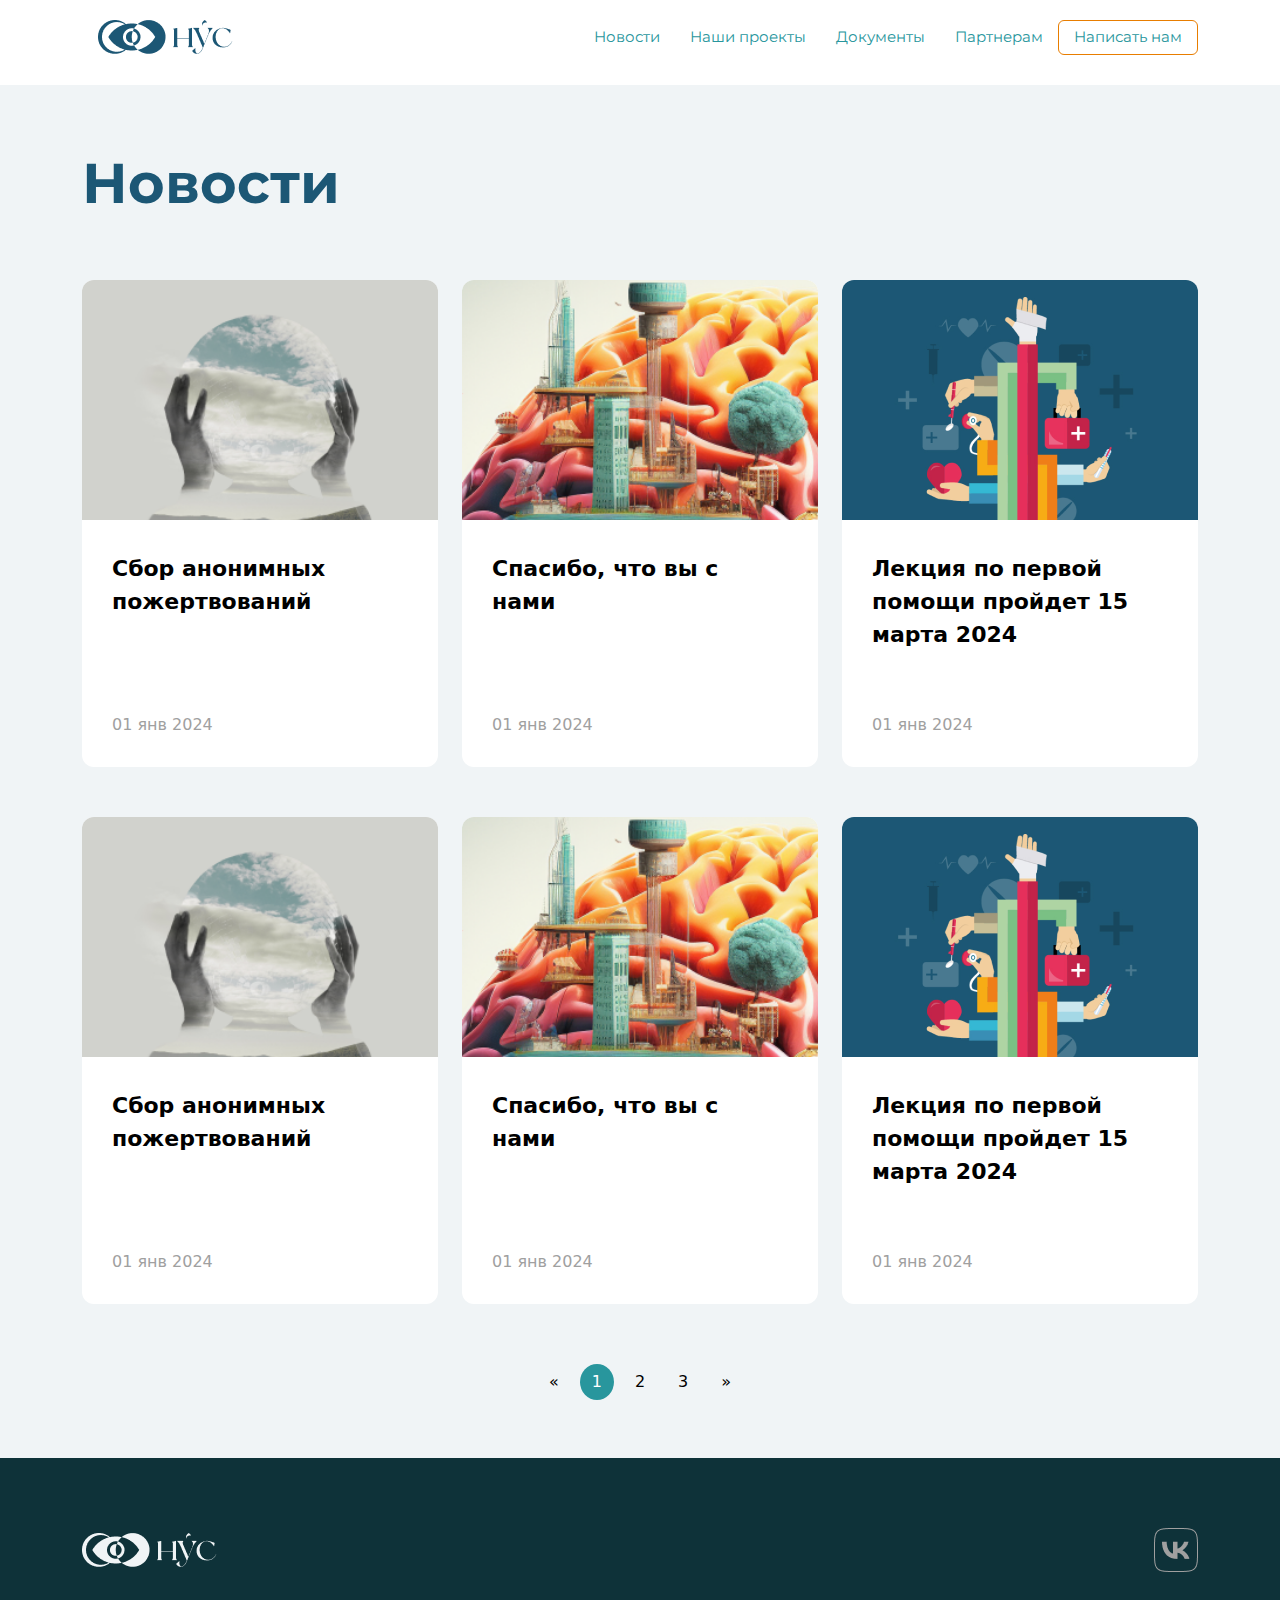
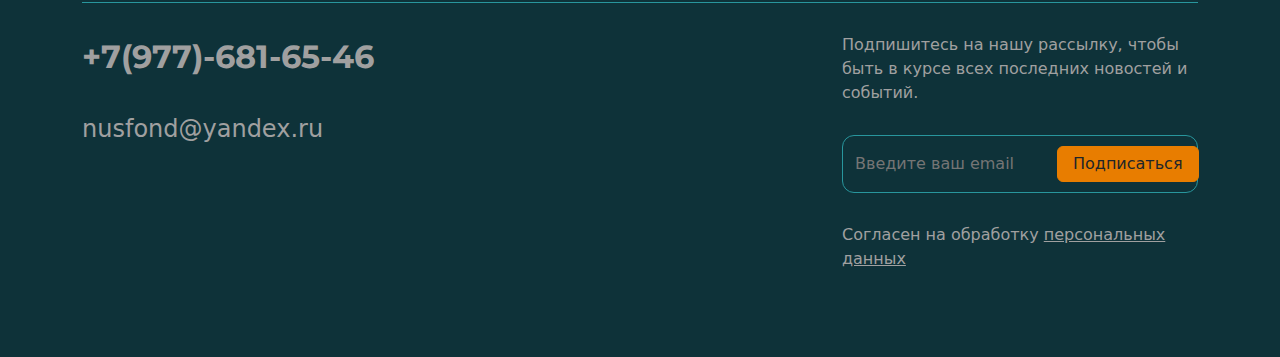
==== news.html @ 3496d22f "Сверстана основа и написаны скрипты для модалок" ====
<!DOCTYPE html>
<html lang="ru">
<head>
  <meta charset="UTF-8">
  <meta name="viewport" content="width=device-width, initial-scale=1.0">
  <meta http-equiv="X-UA-Compatible" content="ie=edge">
  <link rel="stylesheet" href="css/bootstrap.min.css">
  <link rel="stylesheet" href="css/main.css">
  <!--Шрифты-->
  <link rel="preconnect" href="https://fonts.googleapis.com">
  <link rel="preconnect" href="https://fonts.gstatic.com" crossorigin>
  <link href="https://fonts.googleapis.com/css2?family=Montserrat:ital,wght@0,100..900;1,100..900&display=swap" rel="stylesheet">
  <title>Фонд развития социального медиа пространства</title>
</head>
<body>
    <style>
        .header a{
            color: #28969D !important;
        }
    </style>
  <header class="header" style="background-color: #fff;">
    <div class="container">
      <div class="row">
        <div class="col-12 col-lg-2 d-flex justify-content-center align-items-center">
          <div class="header__logo">
            <img src="img/logo-color.png" alt="Логотип">
          </div>
          <!-- /.header__logo -->
        </div>
        <!-- /.col-12 col-md-4 col-lg-2 -->
        <div class="col-12 offset-lg-3 col-lg-7">
          <div class="header__menu d-flex justify-content-center justify-content-lg-end">
            <ul>
              <li><a href="#">Новости</a></li>
              <li><a href="#">Наши проекты</a></li>
              <li><a href="#">Документы</a></li>
              <li><a href="#">Партнерам</a></li>
              <li><a href="#" class="btn btn-main" id="mailBtn">Написать нам</a></li>
            </ul>
          </div>
          <!-- /.header__menu -->
        </div>
        <!-- /.col-12 offset-lg-4 col-lg-6 -->
      </div>
      <!-- /.row -->
    </div>
    <!-- /.container -->
  </header>
  <!-- /.header -->
  <section class="newsPage">
    <div class="newsPage__header newsPage__all" style="background-color: #F0F4F6;">
        <div class="container">
            <div class="row">
                <div class="col-12">
                    <h2 class="header__title">
                        Новости
                    </h2>
                    <!-- /.header__title -->
                </div>
                <!-- /.col-12 -->
            </div>
            <!-- /.row -->
        </div>
        <!-- /.container -->
    </div>
    <!-- /.newsPage__header -->
    <div class="container">
        <div class="row">
                <div class="col-lg-4 col-md-6 col-12">
                    <a href="#">
                        <div class="news__card">
                        <div class="news__card-img">
                            <img src="img/news/news1.png" alt="Заголовок новости">
                        </div>
                        <!-- /.news__card-img -->
                        <div class="news__card-title">
                            Сбор анонимных пожертвований
                        </div>
                        <!-- /.news__card-title -->
                        <div class="news__card-date">
                            01 янв 2024
                        </div>
                        <!-- /.news__card-date -->
                        </div>
                        <!-- /.news__card -->
                    </a>
                </div>
                <!-- /.col-lg-4 col-md-6 col-12 -->

                <div class="col-lg-4 col-md-6 col-12">
                    <a href="#">
                    <div class="news__card">
                        <div class="news__card-img">
                        <img src="img/news/news2.png" alt="Заголовок новости">
                        </div>
                        <!-- /.news__card-img -->
                        <div class="news__card-title">
                        Спасибо, что вы с нами
                        </div>
                        <!-- /.news__card-title -->
                        <div class="news__card-date">
                        01 янв 2024
                        </div>
                        <!-- /.news__card-date -->
                    </div>
                    <!-- /.news__card -->
                    </a>
                </div>
                <!-- /.col-lg-4 col-md-6 col-12 -->
    
                <div class="col-lg-4 col-md-6 col-12">
                    <a href="#">
                    <div class="news__card">
                        <div class="news__card-img">
                        <img src="img/news/news3.png" alt="Заголовок новости">
                        </div>
                        <!-- /.news__card-img -->
                        <div class="news__card-title">
                        Лекция по первой помощи пройдет 15 марта 2024
                        </div>
                        <!-- /.news__card-title -->
                        <div class="news__card-date">
                        01 янв 2024
                        </div>
                        <!-- /.news__card-date -->
                    </div>
                    <!-- /.news__card -->
                    </a>
                </div>
                <!-- /.col-lg-4 col-md-6 col-12 -->

                <div class="col-lg-4 col-md-6 col-12">
                    <a href="#">
                        <div class="news__card">
                        <div class="news__card-img">
                            <img src="img/news/news1.png" alt="Заголовок новости">
                        </div>
                        <!-- /.news__card-img -->
                        <div class="news__card-title">
                            Сбор анонимных пожертвований
                        </div>
                        <!-- /.news__card-title -->
                        <div class="news__card-date">
                            01 янв 2024
                        </div>
                        <!-- /.news__card-date -->
                        </div>
                        <!-- /.news__card -->
                    </a>
                </div>
                <!-- /.col-lg-4 col-md-6 col-12 -->

                <div class="col-lg-4 col-md-6 col-12">
                    <a href="#">
                    <div class="news__card">
                        <div class="news__card-img">
                        <img src="img/news/news2.png" alt="Заголовок новости">
                        </div>
                        <!-- /.news__card-img -->
                        <div class="news__card-title">
                        Спасибо, что вы с нами
                        </div>
                        <!-- /.news__card-title -->
                        <div class="news__card-date">
                        01 янв 2024
                        </div>
                        <!-- /.news__card-date -->
                    </div>
                    <!-- /.news__card -->
                    </a>
                </div>
                <!-- /.col-lg-4 col-md-6 col-12 -->
    
                <div class="col-lg-4 col-md-6 col-12">
                    <a href="#">
                    <div class="news__card">
                        <div class="news__card-img">
                        <img src="img/news/news3.png" alt="Заголовок новости">
                        </div>
                        <!-- /.news__card-img -->
                        <div class="news__card-title">
                        Лекция по первой помощи пройдет 15 марта 2024
                        </div>
                        <!-- /.news__card-title -->
                        <div class="news__card-date">
                        01 янв 2024
                        </div>
                        <!-- /.news__card-date -->
                    </div>
                    <!-- /.news__card -->
                    </a>
                </div>
                <!-- /.col-lg-4 col-md-6 col-12 -->
        </div>
        <!-- /.row -->
        <div class="row mb-5">
            <div class="col-12 d-flex justify-content-center">
                <nav aria-label="Page navigation example">
                    <style>
                        .page-item.active .page-link{
                            background-color: #28969D;
                            border-color: #28969D;
                        }
                        .page-link{
                            margin: 10px;
                            border-radius: 50% !important;
                            border: none;
                            background-color: transparent;
                        }
                    </style>
                    <ul class="pagination">
                    <li class="page-item">
                        <a class="page-link" href="#" aria-label="Previous">
                        <span aria-hidden="true">&laquo;</span>
                        </a>
                    </li>
                    <li class="page-item active"><a class="page-link" href="#">1</a></li>
                    <li class="page-item"><a class="page-link" href="#">2</a></li>
                    <li class="page-item"><a class="page-link" href="#">3</a></li>
                    <li class="page-item">
                        <a class="page-link" href="#" aria-label="Next">
                        <span aria-hidden="true">&raquo;</span>
                        </a>
                    </li>
                    </ul>
                </nav>
            </div>
            <!-- /.col-12 text-center -->
        </div>
        <!-- /.row -->
    </div>
    <!-- /.container -->
  </section>
  <!-- /.newsPage -->

  <section class="modalReg" id="modalReg">
    <div class="fromReg">
      <form action="#" method="post">
        <span class="modalReg__close">
          <svg xmlns="http://www.w3.org/2000/svg" width="26" height="26" fill="currentColor" class="bi bi-x-lg" viewBox="0 0 16 16">
            <path d="M2.146 2.854a.5.5 0 1 1 .708-.708L8 7.293l5.146-5.147a.5.5 0 0 1 .708.708L8.707 8l5.147 5.146a.5.5 0 0 1-.708.708L8 8.707l-5.146 5.147a.5.5 0 0 1-.708-.708L7.293 8z"/>
          </svg>
        </span>
        <!-- /#modalReg__close -->
        <h3 class="text-center">Тренинг
          <span class="d-block">
            “Первая помощь”
          </span>
          <!-- /.d-block -->
        </h3>

        <input type="text" placeholder="Имя" required>
        <input type="email" placeholder="Email" required>
        <input type="text" placeholder="Phone">
        <p>*обязательные поля</p>
        <button class="btn btn-main">Зарегистироваться</button>
      </form>
    </div>
    <!-- /.fromReg -->
  </section>
  <!-- /.modalReg -->
  <section class="modalReg" id="modalMail">
    <div class="fromReg">
      <form action="#" method="post">
        <span class="modalReg__close">
          <svg xmlns="http://www.w3.org/2000/svg" width="26" height="26" fill="currentColor" class="bi bi-x-lg" viewBox="0 0 16 16">
            <path d="M2.146 2.854a.5.5 0 1 1 .708-.708L8 7.293l5.146-5.147a.5.5 0 0 1 .708.708L8.707 8l5.147 5.146a.5.5 0 0 1-.708.708L8 8.707l-5.146 5.147a.5.5 0 0 1-.708-.708L7.293 8z"/>
          </svg>
        </span>
        <!-- /#modalReg__close -->
        <h3 class="text-center">Написать нам
        </h3>

        <input name="name" type="text" placeholder="Имя*" required>
        <input name="email" type="email" placeholder="Email*" required>
        <input name="phone" type="text" placeholder="Phone">
        <textarea name="text" rows="5" placeholder="Ваше сообщение"></textarea>
        <p>*обязательные поля</p>
        <button class="btn btn-main">Написать</button>
      </form>
    </div>
    <!-- /.fromReg -->
  </section>
  <!-- /.modalReg -->
  <footer class="footer">
    <div class="container">
      <div class="row">
        <div class="col-12">
          <div class="footer__top d-flex justify-content-between align-items-center">
            <div class="footer__top-logo">
              <a href="#"><img src="img/logo.png" alt="Логотип"></a>
            </div>
            <!-- /.footer__top-logo -->
            <div class="footer__top-social">
              <a href="#"><img src="img/VK.png" alt=""></a>
            </div>
            <!-- /.footer__top-social -->
          </div>
          <!-- /.footer__top -->
        </div>
        <!-- /.col-12 -->
      </div>
      <!-- /.row -->
      <div class="row">
        <div class="col-12 col-lg-4">
          <div class="footer__phone">
            <a href="tel:+7(977)-681-65-46">+7(977)-681-65-46</a>
          </div>
          <!-- /.footer__phone -->
          <div class="footer__mail">
            <a href="mailto:nusfond@yandex.ru">nusfond@yandex.ru</a>
          </div>
          <!-- /.footer__mail -->
        </div>
        <!-- /.col-12 col-lg-4 -->
        <div class="col-12 col-lg-4 offset-lg-4">
          <div class="footer__form">
            <p>Подпишитесь на нашу рассылку, чтобы быть в курсе всех последних новостей и событий.</p>
            <form action="#" method="post">
              <input type="email" placeholder="Введите ваш email">
              <button class="btn btn-main">Подписаться</button>
            </form>
            <p>Согласен на обработку <a href="#" style="text-decoration: underline;">персональных данных</a></p>
          </div>
          <!-- /.footer__form -->
        </div>
        <!-- /.col-12 col-lg-4 offset-lg-4 -->
      </div>
      <!-- /.row -->
    </div>
    <!-- /.container -->
  </footer>
  <!-- /.footer -->
  <script src="/js/main.js"></script>
</body>
</html>
---- css/main.css ----
* {
  box-sizing: border-box;
}

body {
  font-size: 16px;
  background-color: #F0F4F6;
}
body a {
  text-decoration: none;
}
body ul {
  margin: 0;
  padding: 0;
}
@font-face {
  font-family: "Museo";
  src: local("Museo"), url(../fonts/MuseoSansCyrl500.ttf);
  font-family: "MuseoBold";
  src: local("Museo"), url(../fonts/MuseoSansCyrl700.ttf);
}

.invisible__object {
  outline: none;
  position: absolute;
  height: 1px;
  width: 1px;
  overflow: hidden;
  clip: rect(0 0 0 0);
}

.btn-main {
  padding: 5px 15px;
  border-radius: 6px;
  border: 1px solid #E87D00;
  transition: all 0.2s ease-in-out;
}

.fade__in {
  margin-left: 0 !important;
}

.header {
  position: absolute;
  top: 0;
  left: 0;
  width: 100%;
  display: flex;
  padding: 20px 0;
  align-items: center;
  color: #F0F4F6;
  background-color: rgba(0, 0, 0, 0.4);
  font-family: "Montserrat", sans-serif;
}
.header__logo {
  display: flex;
  align-items: center;
}
.header__menu {
  font-weight: medium;
}
.header__menu ul {
  display: flex;
  align-items: center;
  list-style-type: none;
}
.header__menu ul li a {
  display: inline-block;
  font-size: 15px;
  padding: 5px 15px;
  color: #F0F4F6;
  transition: all 0.2s ease-in-out;
}

.hero {
  padding-top: 250px;
  background: #fff url(../img/main/main-bg.jpg) center no-repeat;
  background-size: cover;
}
.hero__title {
  margin-bottom: 180px;
  font-family: "Montserrat", sans-serif;
  font-size: 56px;
  font-weight: bold;
  color: #F0F4F6;
}

.about {
  margin-bottom: 32px;
}
.about__body {
  margin-top: -5%;
  padding: 50px;
  border-radius: 12px;
  background-color: #28969D;
  color: #F0F4F6;
}
.about__title {
  font-size: 36px;
  font-weight: 500;
}
.about__text {
  font-size: 22px;
  font-family: "Museo", sans-serif;
}

.about2 {
  margin-bottom: 32px;
}
.about2__body {
  font-family: "Museo", sans-serif;
  font-weight: 500;
  font-size: 16px;
  padding: 50px;
  border-radius: 12px;
  background-color: #fff;
}
.about2__img {
  display: flex;
  align-items: center;
  max-width: 300px;
}
.about2__img img {
  width: 100%;
  object-fit: cover;
  object-position: center;
  border-radius: 50%;
}

.lesson__body {
  padding: 20px;
}
.lesson__card {
  margin-bottom: 32px;
  padding: 40px 30px 50px;
  background-color: rgb(255, 255, 255);
  border-radius: 12px;
}
.lesson__card-title {
  margin-bottom: 15px;
  font-family: "MuseoBold", sans-serif;
  font-weight: 700;
  font-size: 22px;
}
.lesson__card-subtitle {
  margin-bottom: 15px;
  height: 48px;
  font-family: "MuseoBold", sans-serif;
  font-weight: 700;
  font-size: 16px;
}
.lesson__card-btn {
  margin-bottom: 15px;
  text-align: center;
  background-color: #E87D00;
  border-radius: 6px;
}
.lesson__card-btn a {
  color: #fff;
  padding: 10px;
  width: 100%;
  transition: all 0.2s ease-in-out;
}
.lesson__card-btn a:hover {
  color: #fff !important;
}
.lesson__card-date {
  color: #A0A0A0;
}

.mission {
  margin-bottom: 50px;
}
.mission__body {
  padding: 25px;
  border-radius: 12px;
  border: 1px solid #E87D00;
}
.mission__text {
  margin-left: -50px;
  padding: 25px;
  background-color: #fff;
  border-radius: 12px;
  font-family: "Museo", sans-serif;
  font-size: 22px;
}

.news__top {
  height: 442px;
  padding-top: 50px;
  background-color: #28969D;
  font-family: "Montserrat", sans-serif;
}
.news a {
  color: #000;
}
.news h2 {
  margin-bottom: 50px;
  font-family: "Montserrat", sans-serif;
  color: #F0F4F6;
  font-size: 36px;
}
.news__card {
  margin-bottom: 50px;
  border-radius: 12px;
  background-color: #fff;
}
.news__card-img {
  margin-bottom: 32px;
}
.news__card-img img {
  height: 240px;
  width: 100%;
  border-radius: 12px 12px 0 0;
  object-fit: cover;
  object-position: center;
}
.news__card-title {
  height: 131px;
  padding: 0 30px;
  font-size: 22px;
  font-weight: 700;
}
.news__card-date {
  padding: 30px;
  font-size: 16px;
  color: #A0A0A0;
}
.news__bottom {
  margin-top: -316px;
  padding-bottom: 50px;
}
.news .btn-main {
  padding: 10px 55px;
  font-size: 17px;
  font-weight: medium;
  transition: all 0.2s ease-in-out;
  color: #E87D00;
}

.projects {
  font-family: "Montserrat", sans-serif;
}
.projects a {
  color: #000;
}
.projects__header {
  position: relative;
  height: 590px;
  border-radius: 12px;
  background: #fff url(../img/projects/bg.JPG) center no-repeat;
  background-size: cover;
}
.projects__header-title {
  position: absolute;
  bottom: 0;
  left: 0;
  height: 200px;
  background-color: #28969D;
  width: 100%;
  border-radius: 0 0 12px 12px;
}
.projects__header-title h2 {
  padding: 30px;
  font-family: "Montserrat", sans-serif;
  font-size: 36px;
  color: #F0F4F6;
}
.projects__list {
  padding: 30px;
}
.projects__card {
  position: relative;
  margin-bottom: 50px;
  border-radius: 12px;
  background-color: #fff;
}
.projects__card-img {
  margin-bottom: 32px;
}
.projects__card-img img {
  height: 240px;
  width: 100%;
  border-radius: 12px 12px 0 0;
  object-fit: cover;
  object-position: center;
}
.projects__card-title {
  margin-bottom: 15px;
  padding: 0 30px;
  font-size: 22px;
  font-weight: 700;
}
.projects__card-subtitle {
  padding: 0 30px;
}
.projects__card-date {
  padding: 30px;
  font-size: 16px;
  color: #A0A0A0;
}

.docs {
  font-family: "Montserrat", sans-serif;
}
.docs__wrap {
  padding: 0 30px;
}
.docs__wrap h2 {
  margin-bottom: 50px;
  color: #1C5775;
  font-size: 36px;
}
.docs__link {
  margin-bottom: 15px;
  padding: 30px;
  border-radius: 12px;
  background-color: rgba(40, 150, 157, 0.2);
  transition: all 0.2s ease-in-out;
  font-size: 22px;
  font-weight: 600;
  color: #1C5775;
}
.docs__link img {
  width: 23px;
  aspect-ratio: 1/1;
}

.modalReg {
  position: fixed;
  margin-left: -120vw;
  top: 0;
  left: 0;
  display: flex;
  justify-content: center;
  width: 100vw;
  height: 100vh;
  background-color: rgba(0, 0, 0, 0.5);
  transition: all 0.2s ease-in-out;
}
.modalReg h3 {
  margin-bottom: 30px;
  font-size: 22px;
}
.modalReg form {
  position: relative;
  max-width: 600px;
  margin-top: 5vh;
  padding: 30px;
  background-color: #fff;
  border-radius: 12px;
  -webkit-box-shadow: 4px 4px 33px 6px rgba(34, 60, 80, 0.2);
  -moz-box-shadow: 4px 4px 33px 6px rgba(34, 60, 80, 0.2);
  box-shadow: 4px 4px 33px 6px rgba(34, 60, 80, 0.2);
  text-align: center;
}
.modalReg form input {
  width: 100%;
  margin-bottom: 20px;
  padding: 10px;
  background-color: transparent;
  border: 1px solid #28969D;
  border-radius: 6px;
}
.modalReg form textarea {
  width: 100%;
  margin-bottom: 20px;
  padding: 10px;
  background-color: transparent;
  border: 1px solid #28969D;
  border-radius: 6px;
}
.modalReg form button {
  background-color: #E87D00;
  color: #fff;
}

.modalReg__close {
  position: absolute;
  right: 15px;
  top: 10px;
  cursor: pointer;
  transition: all 0.2s ease-in-out;
}

.newsPage__header {
  height: 480px;
  padding-top: 150px;
  margin-bottom: 30px;
  background-color: #28969D;
}
.newsPage__all {
  height: 250px;
}
.newsPage img {
  width: 100%;
}
.newsPage h2 {
  margin-bottom: 30px;
  font-family: "Montserrat", sans-serif;
  font-size: 56px;
  font-weight: bold;
  color: #1C5775;
}
.newsPage a {
  color: #000;
}

.post__title {
  font-family: "Mueno", sans-serif;
  font-size: 40px !important;
  color: #fff !important;
}
.post__subtitle {
  color: #fff;
}
.post__card img {
  margin: 0 auto;
  margin-bottom: 30px;
  width: 100%;
}

.footer {
  padding: 70px 0;
  color: #A0A0A0;
  background-color: #0E3239;
}
.footer a {
  color: #A0A0A0;
}
.footer__top {
  margin-bottom: 30px;
  padding-bottom: 30px;
  border-bottom: 1px solid #28969D;
}
.footer__phone {
  margin-bottom: 30px;
  font-family: "Montserrat", sans-serif;
  font-size: 32px;
  font-weight: 700;
}
.footer__mail {
  font-size: 24px;
}
.footer__form form {
  margin: 30px 0;
  display: flex;
  justify-content: space-around;
  align-items: center;
  padding: 10px;
  border-radius: 12px;
  border: 1px solid #28969D;
}
.footer__form form input {
  background-color: transparent;
  border: none;
}
.footer__form form input:focus {
  color: #28969D;
  outline: none;
}
.footer__form form button {
  background-color: #E87D00;
}

@media (hover: hover) {
  a:hover {
    transform: scale(1.1) !important;
    color: #E87D00 !important;
  }
  #modalReg__close:hover {
    transform: scale(1.1);
  }
  .btn-main:hover {
    transform: scale(1.1);
  }
}
@media screen and (min-width: 992px) {
  .projects__card {
    margin-top: -100px;
  }
}
@media screen and (max-width: 1199px) {
  .header__menu ul li a {
    padding: 5px 10px;
    font-size: 13px;
  }
  .hero__title {
    font-size: 40px;
  }
  .news__card-title {
    font-size: 18px;
  }
  .docs__link {
    font-size: 16px;
  }
}
@media screen and (max-width: 991px) {
  .header__logo {
    margin-bottom: 30px;
  }
  .hero {
    padding-top: 215px;
  }
  .hero__title {
    font-size: 40px;
  }
  .lesson__card-subtitle {
    height: auto;
  }
  .docs__link {
    font-size: 22px;
  }
}
@media screen and (max-width: 767px) {
  .header__menu ul {
    display: block;
  }
  .header__menu ul li {
    text-align: center;
    border-top: 1px solid #F0F4F6;
  }
  .header__menu ul li:last-child {
    border-top: none;
  }
  .header__menu ul li a {
    padding: 15px;
  }
  .hero {
    padding-top: 400px;
  }
  .hero__title {
    margin-bottom: 40px;
  }
  .mission__body {
    padding: 25px;
    border-radius: 12px;
    border: 1px solid #E87D00;
  }
  .mission__text {
    margin-left: 0;
    font-size: 18px;
  }
  .docs__link {
    font-size: 16px;
  }
  .newsPage__header {
    padding-top: 385px;
  }
  .newsPage__all {
    height: 450px;
  }
}
@media screen and (max-width: 575px) {
  .hero__title {
    font-size: 24px;
  }
  .header__title {
    font-size: 24px;
  }
  .about__text {
    font-size: 16px;
  }
}/*# sourceMappingURL=main.css.map */
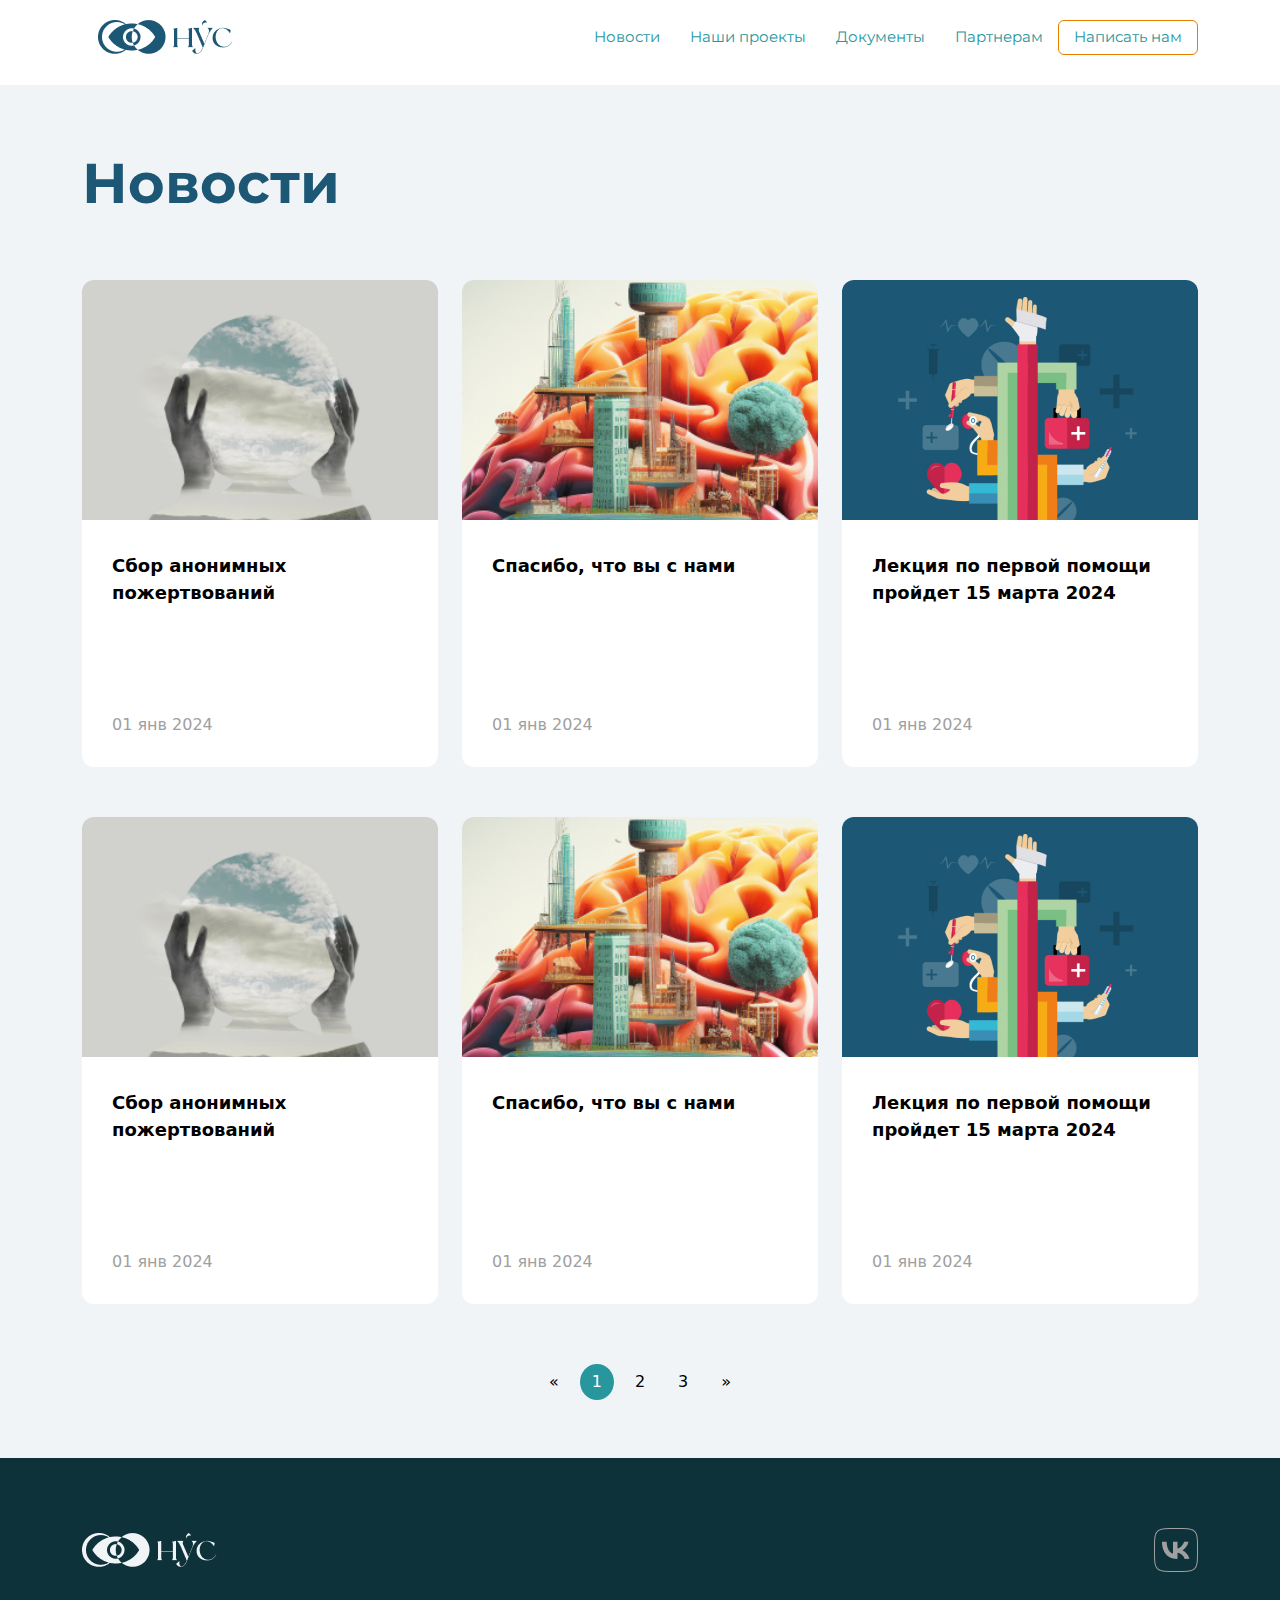
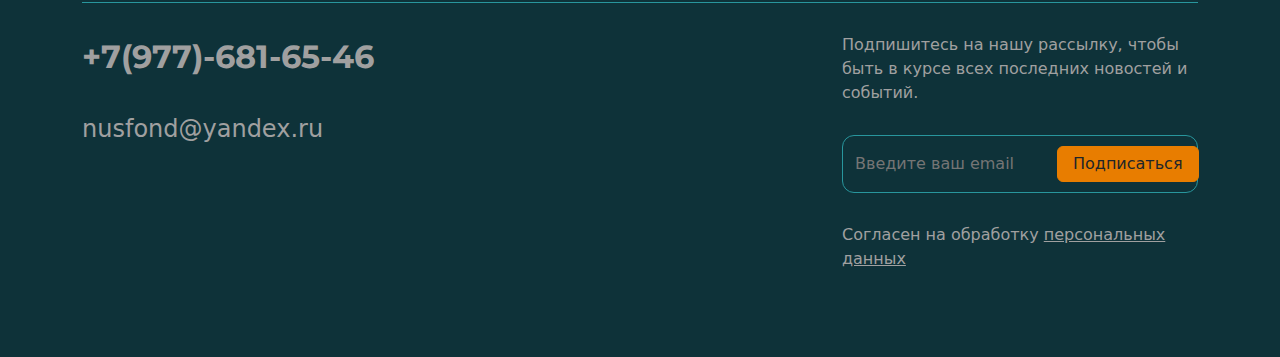
==== commit 5fa0cf58: "правки по лекциям" ====
--- a/news.html
+++ b/news.html
@@ -17,8 +17,11 @@
         .header a{
             color: #28969D !important;
         }
+        .header{
+          background-color: #fff;
+        }
     </style>
-  <header class="header" style="background-color: #fff;">
+  <header class="header">
     <div class="container">
       <div class="row">
         <div class="col-12 col-lg-2 d-flex justify-content-center align-items-center">
--- a/css/main.css
+++ b/css/main.css
@@ -80,7 +80,7 @@
 .hero__title {
   margin-bottom: 180px;
   font-family: "Montserrat", sans-serif;
-  font-size: 56px;
+  font-size: 48px;
   font-weight: bold;
   color: #F0F4F6;
 }
@@ -100,7 +100,7 @@
   font-weight: 500;
 }
 .about__text {
-  font-size: 22px;
+  font-size: 20px;
   font-family: "Museo", sans-serif;
 }
 
@@ -136,15 +136,27 @@
   background-color: rgb(255, 255, 255);
   border-radius: 12px;
 }
+.lesson__card-inverse {
+  background-color: #327A8A;
+  color: #fff;
+}
+.lesson__card-inverse .lesson__card-date {
+  color: rgba(255, 255, 255, 0.55);
+}
 .lesson__card-title {
   margin-bottom: 15px;
   font-family: "MuseoBold", sans-serif;
   font-weight: 700;
   font-size: 22px;
 }
+.lesson__card-date {
+  margin-bottom: 15px;
+  font-size: 22px;
+  font-weight: 700;
+  color: rgba(0, 0, 0, 0.3);
+}
 .lesson__card-subtitle {
   margin-bottom: 15px;
-  height: 48px;
   font-family: "MuseoBold", sans-serif;
   font-weight: 700;
   font-size: 16px;
@@ -182,7 +194,7 @@
   background-color: #fff;
   border-radius: 12px;
   font-family: "Museo", sans-serif;
-  font-size: 22px;
+  font-size: 20px;
 }
 
 .news__top {
@@ -218,7 +230,7 @@
 .news__card-title {
   height: 131px;
   padding: 0 30px;
-  font-size: 22px;
+  font-size: 18px;
   font-weight: 700;
 }
 .news__card-date {
@@ -248,7 +260,7 @@
   position: relative;
   height: 590px;
   border-radius: 12px;
-  background: #fff url(../img/projects/bg.JPG) center no-repeat;
+  background: #fff url(../img/projects/bg.jpg) center no-repeat;
   background-size: cover;
 }
 .projects__header-title {
@@ -288,7 +300,7 @@
 .projects__card-title {
   margin-bottom: 15px;
   padding: 0 30px;
-  font-size: 22px;
+  font-size: 18px;
   font-weight: 700;
 }
 .projects__card-subtitle {
@@ -317,7 +329,7 @@
   border-radius: 12px;
   background-color: rgba(40, 150, 157, 0.2);
   transition: all 0.2s ease-in-out;
-  font-size: 22px;
+  font-size: 18px;
   font-weight: 600;
   color: #1C5775;
 }
